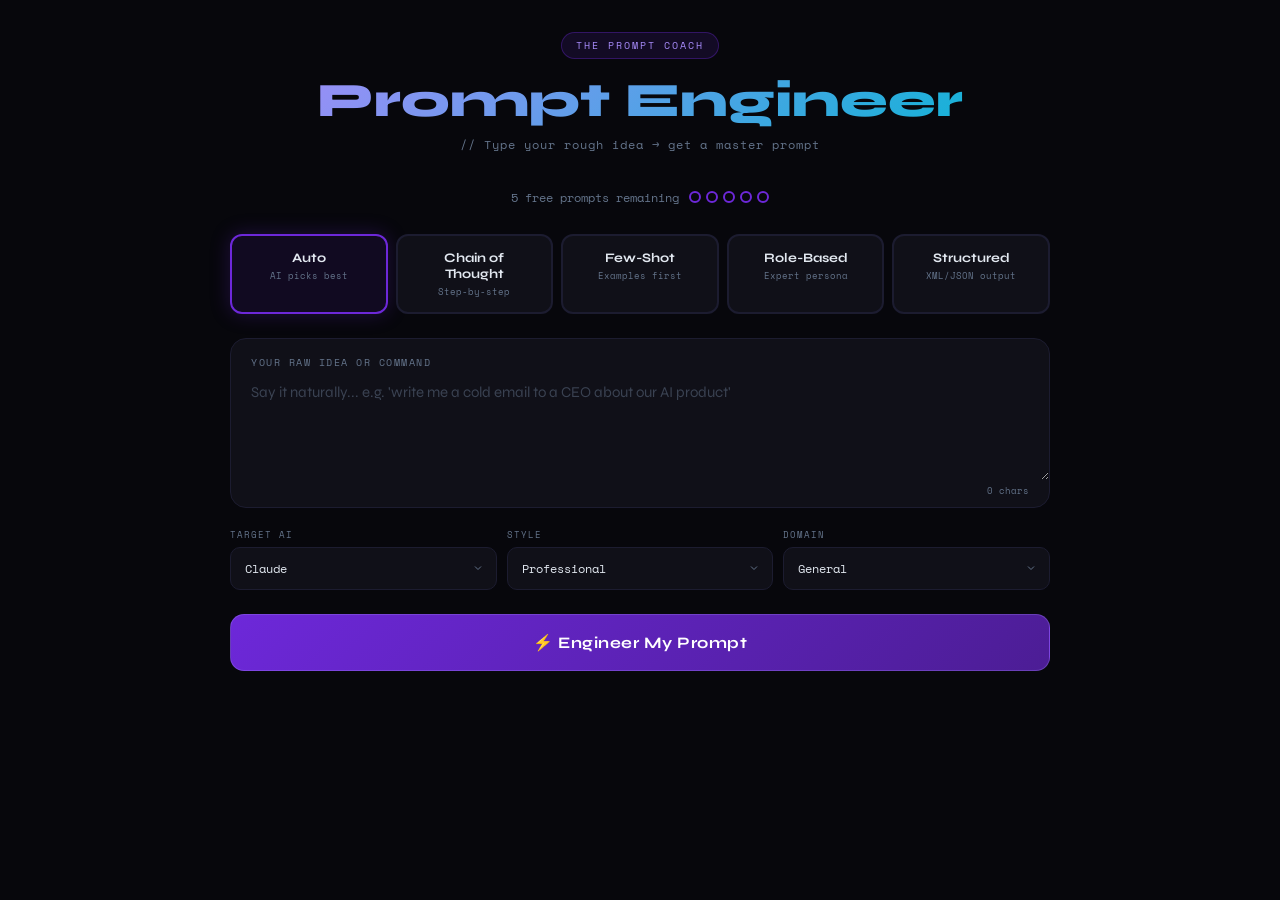
==== index (3).html @ 56e00a5e "Add files via upload" ====
<!DOCTYPE html>
<html lang="en">
<head>
<meta charset="UTF-8">
<meta name="viewport" content="width=device-width, initial-scale=1.0">
<title>The Prompt Coach — Prompt Engineer</title>
<link href="https://fonts.googleapis.com/css2?family=Space+Mono:ital,wght@0,400;0,700;1,400&family=Syne:wght@400;600;700;800&display=swap" rel="stylesheet">
<style>
:root {
  --bg: #07070c;
  --surface: #101018;
  --border: #1c1c30;
  --accent: #6d28d9;
  --accent-light: #a78bfa;
  --cyan: #06b6d4;
  --text: #e2e8f0;
  --muted: #64748b;
  --glow: rgba(109,40,217,0.25);
}

* { margin: 0; padding: 0; box-sizing: border-box; }

body {
  background: var(--bg);
  color: var(--text);
  font-family: 'Syne', sans-serif;
  min-height: 100vh;
}

.wrap {
  max-width: 860px;
  margin: 0 auto;
  padding: 32px 20px 80px;
}

/* ── HEADER ── */
header {
  text-align: center;
  margin-bottom: 36px;
}

.badge {
  display: inline-flex;
  align-items: center;
  gap: 6px;
  background: rgba(109,40,217,0.12);
  border: 1px solid rgba(109,40,217,0.35);
  color: var(--accent-light);
  font-family: 'Space Mono', monospace;
  font-size: 10px;
  letter-spacing: 2px;
  padding: 5px 14px;
  border-radius: 20px;
  margin-bottom: 16px;
  text-transform: uppercase;
}

h1 {
  font-size: clamp(28px, 5vw, 48px);
  font-weight: 800;
  line-height: 1.1;
  margin-bottom: 8px;
  background: linear-gradient(135deg, #a78bfa, #06b6d4);
  -webkit-background-clip: text;
  -webkit-text-fill-color: transparent;
  background-clip: text;
}

.sub {
  font-family: 'Space Mono', monospace;
  font-size: 12px;
  color: var(--muted);
  letter-spacing: 1px;
}

/* ── USAGE COUNTER ── */
.usage {
  display: flex;
  align-items: center;
  justify-content: center;
  gap: 10px;
  margin-bottom: 28px;
  font-family: 'Space Mono', monospace;
  font-size: 12px;
  color: var(--muted);
}

.usage-dots { display: flex; gap: 5px; }

.usage-dot {
  width: 12px;
  height: 12px;
  border-radius: 50%;
  border: 2px solid var(--accent);
  transition: all 0.3s;
}

.usage-dot.used {
  background: var(--accent);
}

/* ── TECHNIQUE SELECTOR ── */
.techs {
  display: flex;
  flex-wrap: wrap;
  gap: 8px;
  margin-bottom: 24px;
  justify-content: center;
}

.tech {
  background: var(--surface);
  border: 2px solid var(--border);
  border-radius: 12px;
  padding: 14px 18px;
  cursor: pointer;
  transition: all 0.2s;
  text-align: center;
  flex: 1 1 140px;
  max-width: 180px;
  user-select: none;
}

.tech:hover {
  border-color: rgba(109,40,217,0.5);
  background: rgba(109,40,217,0.04);
}

.tech.selected {
  border-color: var(--accent);
  background: rgba(109,40,217,0.1);
  box-shadow: 0 0 20px var(--glow);
}

.tech .name {
  font-size: 13px;
  font-weight: 700;
  margin-bottom: 3px;
  color: var(--text);
}

.tech .desc {
  font-family: 'Space Mono', monospace;
  font-size: 9px;
  color: var(--muted);
}

/* ── INPUT AREA ── */
.input-card {
  background: var(--surface);
  border: 1px solid var(--border);
  border-radius: 16px;
  overflow: hidden;
  margin-bottom: 20px;
}

.input-label {
  font-family: 'Space Mono', monospace;
  font-size: 10px;
  letter-spacing: 1.5px;
  color: var(--muted);
  text-transform: uppercase;
  padding: 16px 20px 0;
}

textarea {
  width: 100%;
  background: transparent;
  border: none;
  color: var(--text);
  font-family: 'Syne', sans-serif;
  font-size: 15px;
  padding: 10px 20px 16px;
  resize: vertical;
  min-height: 110px;
  outline: none;
  line-height: 1.6;
}

textarea::placeholder {
  color: rgba(100,116,139,0.5);
}

.char-count {
  text-align: right;
  font-family: 'Space Mono', monospace;
  font-size: 9px;
  color: var(--muted);
  padding: 0 20px 10px;
}

/* ── SETTINGS DROPDOWNS ── */
.settings {
  display: grid;
  grid-template-columns: 1fr 1fr 1fr;
  gap: 10px;
  margin-bottom: 24px;
}

.setting-group label {
  display: block;
  font-family: 'Space Mono', monospace;
  font-size: 9px;
  color: var(--muted);
  letter-spacing: 1px;
  text-transform: uppercase;
  margin-bottom: 6px;
}

.setting-group select {
  width: 100%;
  background: var(--surface);
  border: 1px solid var(--border);
  color: var(--text);
  font-family: 'Space Mono', monospace;
  font-size: 12px;
  padding: 12px 36px 12px 14px;
  border-radius: 10px;
  outline: none;
  cursor: pointer;
  appearance: none;
  -webkit-appearance: none;
  -moz-appearance: none;
  background-image: url("data:image/svg+xml,%3Csvg xmlns='http://www.w3.org/2000/svg' width='12' height='12' viewBox='0 0 24 24' fill='none' stroke='%2364748b' stroke-width='2'%3E%3Cpath d='M6 9l6 6 6-6'/%3E%3C/svg%3E");
  background-repeat: no-repeat;
  background-position: right 12px center;
}

.setting-group select:focus {
  border-color: var(--accent);
}

/* ── BUTTON ── */
.submit-btn {
  width: 100%;
  padding: 18px;
  background: linear-gradient(135deg, #6d28d9, #4c1d95);
  border: 1px solid rgba(167,139,250,0.3);
  border-radius: 14px;
  color: #fff;
  font-family: 'Syne', sans-serif;
  font-size: 16px;
  font-weight: 700;
  cursor: pointer;
  transition: all 0.2s;
  letter-spacing: 0.5px;
}

.submit-btn:hover:not(:disabled) {
  transform: translateY(-1px);
  box-shadow: 0 4px 24px var(--glow);
}

.submit-btn:disabled {
  opacity: 0.5;
  cursor: not-allowed;
}

/* ── ERROR ── */
.error-box {
  background: rgba(239,68,68,0.1);
  border: 1px solid rgba(239,68,68,0.3);
  border-radius: 12px;
  padding: 14px 18px;
  font-family: 'Space Mono', monospace;
  font-size: 12px;
  color: #fca5a5;
  margin-bottom: 16px;
  display: none;
}

.error-box.visible { display: block; }

/* ── LOADING ── */
.loading {
  display: none;
  text-align: center;
  padding: 40px;
}

.loading.visible { display: block; }

.loading-dots {
  display: flex;
  gap: 6px;
  justify-content: center;
  margin-bottom: 12px;
}

.loading-dots span {
  width: 8px;
  height: 8px;
  background: var(--accent-light);
  border-radius: 50%;
  animation: bounce 1s infinite;
}

.loading-dots span:nth-child(2) { animation-delay: 0.15s; }
.loading-dots span:nth-child(3) { animation-delay: 0.3s; }

.loading-text {
  font-family: 'Space Mono', monospace;
  font-size: 11px;
  color: var(--muted);
}

/* ── RESULTS ── */
.results {
  display: none;
  margin-top: 24px;
}

.results.visible { display: block; }

.result-card {
  background: var(--surface);
  border: 1px solid var(--border);
  border-radius: 14px;
  overflow: hidden;
  margin-bottom: 14px;
}

.result-header {
  display: flex;
  align-items: center;
  justify-content: space-between;
  padding: 14px 18px;
  border-bottom: 1px solid var(--border);
}

.result-title {
  display: flex;
  align-items: center;
  gap: 8px;
  font-size: 13px;
  font-weight: 700;
}

.result-icon { font-size: 16px; }

.copy-btn {
  background: rgba(109,40,217,0.12);
  border: 1px solid rgba(109,40,217,0.3);
  color: var(--accent-light);
  font-family: 'Space Mono', monospace;
  font-size: 10px;
  padding: 6px 14px;
  border-radius: 8px;
  cursor: pointer;
  transition: all 0.2s;
}

.copy-btn:hover {
  background: rgba(109,40,217,0.25);
}

.result-body {
  padding: 18px;
  font-size: 14px;
  line-height: 1.7;
  white-space: pre-wrap;
  word-wrap: break-word;
}

.scores {
  display: flex;
  gap: 8px;
  padding: 12px 18px;
  border-top: 1px solid var(--border);
  background: rgba(0,0,0,0.15);
  flex-wrap: wrap;
}

.pill {
  background: rgba(255,255,255,0.04);
  border: 1px solid var(--border);
  border-radius: 16px;
  padding: 4px 12px;
  font-family: 'Space Mono', monospace;
  font-size: 9px;
  color: var(--muted);
}

.pill b { color: var(--cyan); }

/* ── PAYWALL ── */
.paywall {
  display: none;
  text-align: center;
  padding: 48px 24px;
}

.paywall.visible {
  display: flex;
  flex-direction: column;
  align-items: center;
}

.paywall-icon { font-size: 48px; margin-bottom: 16px; }

.paywall-title {
  font-size: 24px;
  font-weight: 800;
  margin-bottom: 8px;
}

.paywall-sub {
  font-family: 'Space Mono', monospace;
  font-size: 12px;
  color: var(--muted);
  margin-bottom: 28px;
  max-width: 440px;
  line-height: 1.6;
}

.paywall-plans {
  display: flex;
  gap: 14px;
  margin-bottom: 28px;
  flex-wrap: wrap;
  justify-content: center;
}

.plan-card {
  background: var(--surface);
  border: 2px solid var(--border);
  border-radius: 14px;
  padding: 24px 28px;
  cursor: pointer;
  transition: all 0.2s;
  min-width: 180px;
  position: relative;
}

.plan-card:hover {
  border-color: var(--accent);
  box-shadow: 0 0 20px var(--glow);
}

.plan-card.active {
  border-color: var(--accent);
  box-shadow: 0 0 20px var(--glow);
}

.plan-card.best::after {
  content: 'BEST VALUE';
  position: absolute;
  top: -10px;
  right: 12px;
  background: var(--accent);
  color: #fff;
  font-family: 'Space Mono', monospace;
  font-size: 8px;
  letter-spacing: 1px;
  padding: 3px 8px;
  border-radius: 6px;
}

.plan-price {
  font-size: 28px;
  font-weight: 800;
  margin-bottom: 2px;
}

.plan-period {
  font-family: 'Space Mono', monospace;
  font-size: 10px;
  color: var(--muted);
}

.plan-note {
  font-family: 'Space Mono', monospace;
  font-size: 10px;
  color: var(--accent-light);
  margin-top: 8px;
}

/* ── QR PAYMENT SECTION ── */
.qr-section {
  display: none;
  max-width: 400px;
  width: 100%;
  margin-top: 8px;
}

.qr-section.visible { display: block; }

.qr-card {
  background: #fff;
  border-radius: 16px;
  padding: 24px;
  margin-bottom: 16px;
}

.qr-card img {
  width: 100%;
  max-width: 280px;
  border-radius: 8px;
}

.qr-amount {
  font-size: 14px;
  font-weight: 700;
  color: #1a1a1a;
  margin-bottom: 4px;
}

.qr-note {
  font-family: 'Space Mono', monospace;
  font-size: 10px;
  color: #666;
}

.qr-steps {
  text-align: left;
  margin-bottom: 20px;
  padding: 0 8px;
}

.qr-step {
  display: flex;
  align-items: flex-start;
  gap: 10px;
  margin-bottom: 12px;
  font-size: 13px;
  line-height: 1.5;
}

.qr-step-num {
  background: var(--accent);
  color: #fff;
  width: 22px;
  height: 22px;
  border-radius: 50%;
  display: flex;
  align-items: center;
  justify-content: center;
  font-family: 'Space Mono', monospace;
  font-size: 11px;
  font-weight: 700;
  flex-shrink: 0;
}

.qr-step-text {
  color: var(--muted);
  font-family: 'Space Mono', monospace;
  font-size: 11px;
}

.qr-step-text b { color: var(--text); }

/* ── UNLOCK CODE ── */
.unlock-section {
  margin-top: 32px;
  padding-top: 24px;
  border-top: 1px solid var(--border);
  width: 100%;
  max-width: 400px;
}

.unlock-label {
  font-family: 'Space Mono', monospace;
  font-size: 10px;
  letter-spacing: 1.5px;
  color: var(--muted);
  text-transform: uppercase;
  margin-bottom: 8px;
}

.unlock-row {
  display: flex;
  gap: 8px;
}

.unlock-input {
  flex: 1;
  background: var(--surface);
  border: 1px solid var(--border);
  color: var(--text);
  font-family: 'Space Mono', monospace;
  font-size: 14px;
  padding: 12px 16px;
  border-radius: 10px;
  outline: none;
  letter-spacing: 2px;
  text-transform: uppercase;
}

.unlock-input:focus {
  border-color: var(--accent);
}

.unlock-btn {
  background: linear-gradient(135deg, #6d28d9, #4c1d95);
  border: 1px solid rgba(167,139,250,0.3);
  color: #fff;
  font-family: 'Syne', sans-serif;
  font-size: 14px;
  font-weight: 700;
  padding: 12px 20px;
  border-radius: 10px;
  cursor: pointer;
  transition: all 0.2s;
}

.unlock-btn:hover {
  box-shadow: 0 4px 16px var(--glow);
}

.unlock-msg {
  font-family: 'Space Mono', monospace;
  font-size: 11px;
  margin-top: 8px;
  min-height: 16px;
}

.unlock-msg.success { color: #10b981; }
.unlock-msg.fail { color: #ef4444; }

/* ── HISTORY ── */
.history {
  margin-top: 32px;
  display: none;
}

.history.visible { display: block; }

.history-label {
  font-family: 'Space Mono', monospace;
  font-size: 10px;
  letter-spacing: 1.5px;
  color: var(--muted);
  text-transform: uppercase;
  margin-bottom: 10px;
}

.history-item {
  background: var(--surface);
  border: 1px solid var(--border);
  border-radius: 10px;
  padding: 12px 16px;
  margin-bottom: 6px;
  cursor: pointer;
  transition: border-color 0.2s;
}

.history-item:hover {
  border-color: rgba(109,40,217,0.4);
}

.history-input {
  font-size: 12px;
  color: var(--text);
  white-space: nowrap;
  overflow: hidden;
  text-overflow: ellipsis;
}

.history-meta {
  font-family: 'Space Mono', monospace;
  font-size: 9px;
  color: var(--muted);
  margin-top: 3px;
}

/* ── ANIMATIONS ── */
@keyframes bounce {
  0%, 80%, 100% { transform: scale(0.6); opacity: 0.5; }
  40% { transform: scale(1); opacity: 1; }
}

@media (max-width: 600px) {
  .settings { grid-template-columns: 1fr; }
  .techs { justify-content: center; }
  .tech { flex: 1 1 45%; max-width: none; }
  .paywall-plans { flex-direction: column; align-items: center; }
}
</style>
</head>
<body>
<div class="wrap">

  <header>
    <div class="badge">The Prompt Coach</div>
    <h1>Prompt Engineer</h1>
    <p class="sub">// Type your rough idea → get a master prompt</p>
  </header>

  <!-- Usage -->
  <div class="usage">
    <span id="usageText">5 free prompts remaining</span>
    <div class="usage-dots" id="usageDots"></div>
  </div>

  <!-- Main tool -->
  <div id="toolArea">

    <!-- Techniques -->
    <div class="techs" id="techContainer">
      <div class="tech selected" data-tech="auto" onclick="selectTech(this)">
        <div class="name">Auto</div>
        <div class="desc">AI picks best</div>
      </div>
      <div class="tech" data-tech="chain-of-thought" onclick="selectTech(this)">
        <div class="name">Chain of Thought</div>
        <div class="desc">Step-by-step</div>
      </div>
      <div class="tech" data-tech="few-shot" onclick="selectTech(this)">
        <div class="name">Few-Shot</div>
        <div class="desc">Examples first</div>
      </div>
      <div class="tech" data-tech="role-based" onclick="selectTech(this)">
        <div class="name">Role-Based</div>
        <div class="desc">Expert persona</div>
      </div>
      <div class="tech" data-tech="structured" onclick="selectTech(this)">
        <div class="name">Structured</div>
        <div class="desc">XML/JSON output</div>
      </div>
    </div>

    <!-- Input -->
    <div class="input-card">
      <div class="input-label">Your raw idea or command</div>
      <textarea id="rawInput" placeholder="Say it naturally... e.g. 'write me a cold email to a CEO about our AI product'" oninput="updateCharCount()"></textarea>
      <div class="char-count"><span id="charCount">0</span> chars</div>
    </div>

    <!-- Settings -->
    <div class="settings">
      <div class="setting-group">
        <label>Target AI</label>
        <select id="targetAI">
          <option value="any">Any AI</option>
          <option value="claude" selected>Claude</option>
          <option value="chatgpt">ChatGPT</option>
          <option value="gemini">Gemini</option>
          <option value="midjourney">Midjourney</option>
        </select>
      </div>
      <div class="setting-group">
        <label>Style</label>
        <select id="styleSelect">
          <option value="professional" selected>Professional</option>
          <option value="creative">Creative</option>
          <option value="academic">Academic</option>
          <option value="casual">Casual</option>
          <option value="technical">Technical</option>
        </select>
      </div>
      <div class="setting-group">
        <label>Domain</label>
        <select id="domainSelect">
          <option value="general" selected>General</option>
          <option value="marketing">Marketing</option>
          <option value="coding">Coding</option>
          <option value="writing">Writing</option>
          <option value="business">Business</option>
          <option value="data">Data & Analytics</option>
          <option value="education">Education</option>
        </select>
      </div>
    </div>

    <!-- Error -->
    <div class="error-box" id="errorBox"></div>

    <!-- Submit -->
    <button class="submit-btn" id="submitBtn" onclick="engineerPrompt()">⚡ Engineer My Prompt</button>

    <!-- Loading -->
    <div class="loading" id="loadingArea">
      <div class="loading-dots"><span></span><span></span><span></span></div>
      <div class="loading-text">Engineering your prompt...</div>
    </div>

    <!-- Results -->
    <div class="results" id="resultsArea">
      <div class="result-card">
        <div class="result-header">
          <div class="result-title"><span class="result-icon">✦</span> Engineered prompt</div>
          <button class="copy-btn" onclick="copyToClipboard('mainOutput')">Copy</button>
        </div>
        <div class="result-body" id="mainOutput"></div>
        <div class="scores" id="scoreRow"></div>
      </div>

      <div class="result-card">
        <div class="result-header">
          <div class="result-title"><span class="result-icon">◈</span> Why it works</div>
        </div>
        <div class="result-body" id="whyOutput"></div>
      </div>

      <div class="result-card">
        <div class="result-header">
          <div class="result-title"><span class="result-icon">◎</span> Quick variant</div>
          <button class="copy-btn" onclick="copyToClipboard('variantOutput')">Copy</button>
        </div>
        <div class="result-body" id="variantOutput"></div>
      </div>
    </div>

    <!-- History -->
    <div class="history" id="historySection">
      <div class="history-label">Recent prompts</div>
      <div id="historyList"></div>
    </div>
  </div>

  <!-- Paywall -->
  <div class="paywall" id="paywall">
    <div class="paywall-icon">🔒</div>
    <div class="paywall-title">You've used your 5 free prompts</div>
    <div class="paywall-sub">Unlock unlimited prompt engineering. Choose a plan, scan the QR to pay, then enter your unlock code below.</div>

    <!-- Plan selection -->
    <div class="paywall-plans" id="planCards">
      <div class="plan-card" onclick="selectPlan('monthly', this)">
        <div class="plan-price">₱55</div>
        <div class="plan-period">per month</div>
      </div>
      <div class="plan-card best active" onclick="selectPlan('annual', this)">
        <div class="plan-price">₱275</div>
        <div class="plan-period">per year</div>
        <div class="plan-note">Save ₱385/year</div>
      </div>
    </div>

    <!-- QR Code -->
    <div class="qr-section visible" id="qrSection">
      <div class="qr-card">
        <div class="qr-amount" id="qrAmount">Send ₱275 via InstaPay</div>
        <div class="qr-note">Scan with any Philippine banking app</div>
        <div style="margin-top:16px">
          <img src="./BPIQR_Prompt.png" alt="BPI InstaPay QR Code">
        </div>
      </div>

      <div class="qr-steps">
        <div class="qr-step">
          <div class="qr-step-num">1</div>
          <div class="qr-step-text"><b>Scan the QR code</b> with GCash, Maya, BPI, or any InstaPay-enabled app</div>
        </div>
        <div class="qr-step">
          <div class="qr-step-num">2</div>
          <div class="qr-step-text"><b>Send the exact amount</b> shown above</div>
        </div>
        <div class="qr-step">
          <div class="qr-step-num">3</div>
          <div class="qr-step-text"><b>Screenshot your receipt</b> and send to <b>thepromptcoach@gmail.com</b></div>
        </div>
        <div class="qr-step">
          <div class="qr-step-num">4</div>
          <div class="qr-step-text"><b>Receive your unlock code</b> via email within minutes</div>
        </div>
      </div>
    </div>

    <!-- Unlock code input -->
    <div class="unlock-section">
      <div class="unlock-label">Already have an unlock code?</div>
      <div class="unlock-row">
        <input type="text" class="unlock-input" id="unlockInput" placeholder="Enter code" maxlength="12">
        <button class="unlock-btn" onclick="tryUnlock()">Unlock</button>
      </div>
      <div class="unlock-msg" id="unlockMsg"></div>
    </div>
  </div>

</div>

<script>
// ═══════════════════════════════════════════════════════════════
// CONFIG
// ═══════════════════════════════════════════════════════════════
const WORKER_URL = "https://prompt-coach-api.basak21.workers.dev";
const FREE_LIMIT = 5;
let selectedTechnique = "auto";

// ═══════════════════════════════════════════════════════════════
// TECHNIQUE SELECTION — direct onclick, no event delegation bugs
// ═══════════════════════════════════════════════════════════════
function selectTech(el) {
  document.querySelectorAll('.tech').forEach(function(t) {
    t.classList.remove('selected');
  });
  el.classList.add('selected');
  selectedTechnique = el.getAttribute('data-tech');
}

// ═══════════════════════════════════════════════════════════════
// CHAR COUNT
// ═══════════════════════════════════════════════════════════════
function updateCharCount() {
  document.getElementById('charCount').textContent =
    document.getElementById('rawInput').value.length;
}

// ═══════════════════════════════════════════════════════════════
// USAGE TRACKING
// ═══════════════════════════════════════════════════════════════
function getUsage() {
  try {
    var d = JSON.parse(localStorage.getItem('pc_usage') || '{}');
    return { count: d.count || 0, history: d.history || [] };
  } catch (e) { return { count: 0, history: [] }; }
}

function saveUsage(data) {
  localStorage.setItem('pc_usage', JSON.stringify(data));
}

function addUsage(input, technique) {
  var d = getUsage();
  d.count++;
  d.history.unshift({
    input: input.substring(0, 100),
    technique: technique,
    time: new Date().toLocaleString()
  });
  if (d.history.length > 10) d.history = d.history.slice(0, 10);
  saveUsage(d);
  refreshUI();
}

function refreshUI() {
  var d = getUsage();
  var isPaid = d.paid === true;
  var remaining = Math.max(0, FREE_LIMIT - d.count);
  var dotsEl = document.getElementById('usageDots');

  if (isPaid) {
    document.getElementById('usageText').textContent = 'Pro — unlimited prompts';
    dotsEl.innerHTML = '';
    document.getElementById('toolArea').style.display = '';
    document.getElementById('paywall').classList.remove('visible');
  } else {
    var html = '';
    for (var i = 0; i < FREE_LIMIT; i++) {
      html += '<div class="usage-dot' + (i < d.count ? ' used' : '') + '"></div>';
    }
    dotsEl.innerHTML = html;
    document.getElementById('usageText').textContent =
      remaining > 0
        ? remaining + ' free prompt' + (remaining !== 1 ? 's' : '') + ' remaining'
        : 'Free prompts used';

    if (remaining <= 0) {
      document.getElementById('toolArea').style.display = 'none';
      document.getElementById('paywall').classList.add('visible');
    }
  }

  renderHistory(d.history);
}

// ═══════════════════════════════════════════════════════════════
// SYSTEM PROMPT
// ═══════════════════════════════════════════════════════════════
var SYSTEM_PROMPT = 'You are The Prompt Engineer — an expert system trained on prompt engineering methodologies from Anthropic, DeepLearning.AI (Andrew Ng), Google Prompting Essentials, IBM, and Pluralsight.\n\nYour job: Take a user\'s rough, casual command and transform it into an optimized, expert-level prompt.\n\nTECHNIQUES YOU MASTER:\n- Chain-of-Thought (CoT): Break complex reasoning into explicit steps\n- Few-Shot: Provide examples that establish the pattern\n- Role-Based: Frame with expert persona and context\n- Structured Output: Use XML tags, JSON schemas, markdown formatting\n- Meta-Prompting: Prompts that generate better prompts\n\nRESPONSE FORMAT (always use this exact structure):\n\n===ENGINEERED_PROMPT===\n[The fully optimized prompt, ready to copy-paste]\n===END_PROMPT===\n\n===ANALYSIS===\nTechnique: [which technique(s) used]\nClarity: [score 1-100]\nSpecificity: [score 1-100]\nWhy: [2-3 sentences explaining what makes this prompt effective]\n===END_ANALYSIS===\n\n===VARIANT===\n[A shorter or alternative-angle version of the prompt]\n===END_VARIANT===\n\nRULES:\n1. The engineered prompt must be dramatically better than the input\n2. Add context, constraints, format instructions, and quality markers\n3. If technique is "auto", pick the best technique for the input\n4. Always include a clear role/persona in the prompt\n5. Add output format specifications\n6. Include edge cases or constraints where relevant\n7. The variant should take a meaningfully different approach\n8. Optimize for the specified target AI, style, and domain';

// ═══════════════════════════════════════════════════════════════
// MAIN ENGINE
// ═══════════════════════════════════════════════════════════════
async function engineerPrompt() {
  var raw = document.getElementById('rawInput').value.trim();
  if (!raw) {
    showError('Please enter a prompt idea first.');
    return;
  }

  var remaining = FREE_LIMIT - getUsage().count;
  if (remaining <= 0) {
    refreshUI();
    return;
  }

  var targetAI = document.getElementById('targetAI').value;
  var style = document.getElementById('styleSelect').value;
  var domain = document.getElementById('domainSelect').value;

  var btn = document.getElementById('submitBtn');
  hideError();
  btn.disabled = true;
  btn.textContent = 'Engineering...';
  document.getElementById('loadingArea').classList.add('visible');
  document.getElementById('resultsArea').classList.remove('visible');

  var userMessage = 'Transform this into an expert prompt:\n\nInput: "' + raw + '"\nTechnique: ' + selectedTechnique + '\nTarget AI: ' + targetAI + '\nStyle: ' + style + '\nDomain: ' + domain;

  try {
    var resp = await fetch(WORKER_URL, {
      method: 'POST',
      headers: { 'Content-Type': 'application/json' },
      body: JSON.stringify({
        system: SYSTEM_PROMPT,
        messages: [{ role: 'user', content: userMessage }],
        max_tokens: 2000
      })
    });

    var data = await resp.json();

    if (!resp.ok) {
      throw new Error(data.error || 'API error (' + resp.status + ')');
    }

    // Handle response
    var text = '';
    if (data.content && Array.isArray(data.content)) {
      for (var i = 0; i < data.content.length; i++) {
        if (data.content[i].text) text += data.content[i].text;
      }
    }

    if (!text) {
      throw new Error('Empty response from API. Check your Anthropic API key.');
    }

    // Parse sections
    var promptMatch = text.match(/===ENGINEERED_PROMPT===([\s\S]*?)===END_PROMPT===/);
    var analysisMatch = text.match(/===ANALYSIS===([\s\S]*?)===END_ANALYSIS===/);
    var variantMatch = text.match(/===VARIANT===([\s\S]*?)===END_VARIANT===/);

    var engineered = promptMatch ? promptMatch[1].trim() : text;
    var analysis = analysisMatch ? analysisMatch[1].trim() : '';
    var variant = variantMatch ? variantMatch[1].trim() : '';

    var clarityMatch = analysis.match(/Clarity:\s*(\d+)/);
    var specMatch = analysis.match(/Specificity:\s*(\d+)/);
    var techMatch = analysis.match(/Technique:\s*(.+)/);
    var whyMatch = analysis.match(/Why:\s*([\s\S]+)/);

    var clarity = clarityMatch ? clarityMatch[1] : '—';
    var specificity = specMatch ? specMatch[1] : '—';
    var usedTech = techMatch ? techMatch[1].trim() : selectedTechnique;
    var why = whyMatch ? whyMatch[1].trim() : 'Optimized for clarity and specificity.';

    document.getElementById('mainOutput').textContent = engineered;
    document.getElementById('whyOutput').textContent = why;
    document.getElementById('variantOutput').textContent = variant || 'No variant generated.';
    document.getElementById('scoreRow').innerHTML =
      '<div class="pill">Clarity <b>' + clarity + '%</b></div>' +
      '<div class="pill">Specificity <b>' + specificity + '%</b></div>' +
      '<div class="pill">Technique <b>' + usedTech + '</b></div>';

    document.getElementById('resultsArea').classList.add('visible');
    addUsage(raw, usedTech);

  } catch (err) {
    showError(err.message || 'Something went wrong. Please try again.');
  }

  document.getElementById('loadingArea').classList.remove('visible');
  btn.disabled = false;
  btn.textContent = '⚡ Engineer My Prompt';
}

// ═══════════════════════════════════════════════════════════════
// UTILITIES
// ═══════════════════════════════════════════════════════════════
function showError(msg) {
  var el = document.getElementById('errorBox');
  el.textContent = '⚠ ' + msg;
  el.classList.add('visible');
}

function hideError() {
  document.getElementById('errorBox').classList.remove('visible');
}

function copyToClipboard(id) {
  var text = document.getElementById(id).textContent;
  navigator.clipboard.writeText(text).then(function() {
    var btns = document.querySelectorAll('.copy-btn');
    // Find the right button
    var el = document.getElementById(id);
    var card = el.closest('.result-card');
    var btn = card.querySelector('.copy-btn');
    if (btn) {
      var orig = btn.textContent;
      btn.textContent = 'Copied!';
      setTimeout(function() { btn.textContent = orig; }, 1500);
    }
  });
}

function renderHistory(history) {
  if (!history || history.length === 0) return;
  document.getElementById('historySection').classList.add('visible');
  var html = '';
  for (var i = 0; i < history.length; i++) {
    html += '<div class="history-item" onclick="loadHistory(' + i + ')">' +
      '<div class="history-input">' + history[i].input + '</div>' +
      '<div class="history-meta">' + history[i].technique + ' · ' + history[i].time + '</div>' +
      '</div>';
  }
  document.getElementById('historyList').innerHTML = html;
}

function loadHistory(i) {
  var d = getUsage();
  if (d.history[i]) {
    document.getElementById('rawInput').value = d.history[i].input;
    updateCharCount();
    window.scrollTo({ top: 0, behavior: 'smooth' });
  }
}

function selectPlan(plan, el) {
  document.querySelectorAll('.plan-card').forEach(function(c) {
    c.classList.remove('active');
  });
  el.classList.add('active');
  var amount = plan === 'monthly' ? '₱55' : '₱275';
  document.getElementById('qrAmount').textContent = 'Send ' + amount + ' via InstaPay';
}

// ═══════════════════════════════════════════════════════════════
// UNLOCK CODE SYSTEM
// ═══════════════════════════════════════════════════════════════
// You generate codes and share them manually after verifying payment.
// To add valid codes, edit the VALID_CODES array below.
// Each code is a simple string. Once used, it's stored in localStorage.
var VALID_CODES = ["PROMPTPRO1", "PROMPTPRO2", "PROMPTPRO3", "EARLYBIRD", "LAUNCH2026"];

function tryUnlock() {
  var code = document.getElementById('unlockInput').value.trim().toUpperCase();
  var msgEl = document.getElementById('unlockMsg');

  if (!code) {
    msgEl.className = 'unlock-msg fail';
    msgEl.textContent = 'Please enter a code';
    return;
  }

  if (VALID_CODES.indexOf(code) !== -1) {
    // Unlock: reset usage and mark as paid
    var d = getUsage();
    d.count = 0;
    d.paid = true;
    d.code = code;
    d.paidAt = new Date().toISOString();
    saveUsage(d);

    msgEl.className = 'unlock-msg success';
    msgEl.textContent = 'Unlocked! Redirecting...';

    setTimeout(function() {
      document.getElementById('paywall').classList.remove('visible');
      document.getElementById('toolArea').style.display = '';
      refreshUI();
    }, 1000);
  } else {
    msgEl.className = 'unlock-msg fail';
    msgEl.textContent = 'Invalid code. Please check and try again.';
  }
}

// Ctrl+Enter shortcut
document.getElementById('rawInput').addEventListener('keydown', function(e) {
  if (e.ctrlKey && e.key === 'Enter') engineerPrompt();
});

// Init
refreshUI();
</script>
</body>
</html>
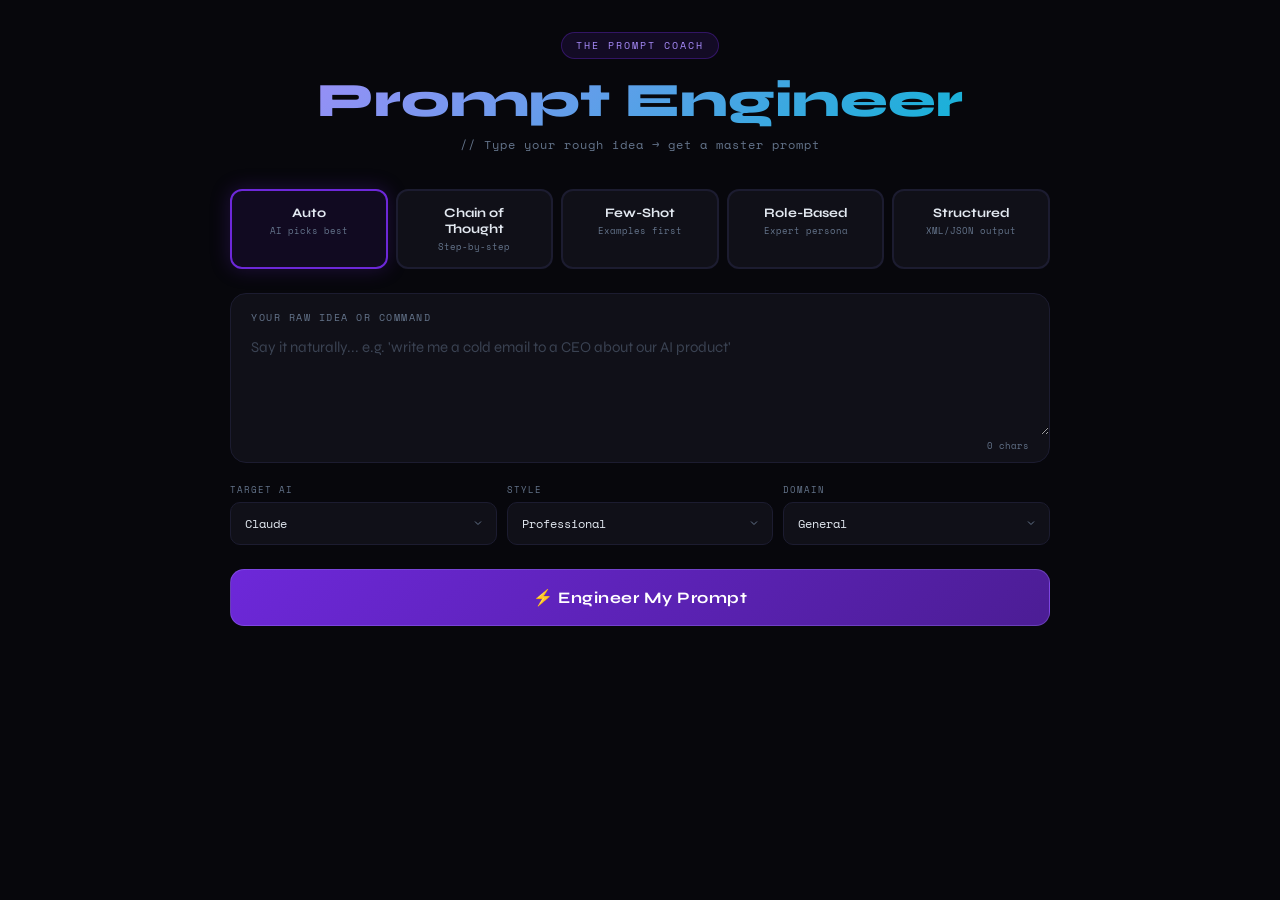
==== commit dda63438: "Remove paywall and make tool free forever Strips all usage limits, unlock codes, QR payment flow, pl" ====
--- a/index (3).html
+++ b/index (3).html
@@ -73,32 +73,6 @@
   letter-spacing: 1px;
 }
 
-/* ── USAGE COUNTER ── */
-.usage {
-  display: flex;
-  align-items: center;
-  justify-content: center;
-  gap: 10px;
-  margin-bottom: 28px;
-  font-family: 'Space Mono', monospace;
-  font-size: 12px;
-  color: var(--muted);
-}
-
-.usage-dots { display: flex; gap: 5px; }
-
-.usage-dot {
-  width: 12px;
-  height: 12px;
-  border-radius: 50%;
-  border: 2px solid var(--accent);
-  transition: all 0.3s;
-}
-
-.usage-dot.used {
-  background: var(--accent);
-}
-
 /* ── TECHNIQUE SELECTOR ── */
 .techs {
   display: flex;
@@ -383,240 +357,6 @@
 
 .pill b { color: var(--cyan); }
 
-/* ── PAYWALL ── */
-.paywall {
-  display: none;
-  text-align: center;
-  padding: 48px 24px;
-}
-
-.paywall.visible {
-  display: flex;
-  flex-direction: column;
-  align-items: center;
-}
-
-.paywall-icon { font-size: 48px; margin-bottom: 16px; }
-
-.paywall-title {
-  font-size: 24px;
-  font-weight: 800;
-  margin-bottom: 8px;
-}
-
-.paywall-sub {
-  font-family: 'Space Mono', monospace;
-  font-size: 12px;
-  color: var(--muted);
-  margin-bottom: 28px;
-  max-width: 440px;
-  line-height: 1.6;
-}
-
-.paywall-plans {
-  display: flex;
-  gap: 14px;
-  margin-bottom: 28px;
-  flex-wrap: wrap;
-  justify-content: center;
-}
-
-.plan-card {
-  background: var(--surface);
-  border: 2px solid var(--border);
-  border-radius: 14px;
-  padding: 24px 28px;
-  cursor: pointer;
-  transition: all 0.2s;
-  min-width: 180px;
-  position: relative;
-}
-
-.plan-card:hover {
-  border-color: var(--accent);
-  box-shadow: 0 0 20px var(--glow);
-}
-
-.plan-card.active {
-  border-color: var(--accent);
-  box-shadow: 0 0 20px var(--glow);
-}
-
-.plan-card.best::after {
-  content: 'BEST VALUE';
-  position: absolute;
-  top: -10px;
-  right: 12px;
-  background: var(--accent);
-  color: #fff;
-  font-family: 'Space Mono', monospace;
-  font-size: 8px;
-  letter-spacing: 1px;
-  padding: 3px 8px;
-  border-radius: 6px;
-}
-
-.plan-price {
-  font-size: 28px;
-  font-weight: 800;
-  margin-bottom: 2px;
-}
-
-.plan-period {
-  font-family: 'Space Mono', monospace;
-  font-size: 10px;
-  color: var(--muted);
-}
-
-.plan-note {
-  font-family: 'Space Mono', monospace;
-  font-size: 10px;
-  color: var(--accent-light);
-  margin-top: 8px;
-}
-
-/* ── QR PAYMENT SECTION ── */
-.qr-section {
-  display: none;
-  max-width: 400px;
-  width: 100%;
-  margin-top: 8px;
-}
-
-.qr-section.visible { display: block; }
-
-.qr-card {
-  background: #fff;
-  border-radius: 16px;
-  padding: 24px;
-  margin-bottom: 16px;
-}
-
-.qr-card img {
-  width: 100%;
-  max-width: 280px;
-  border-radius: 8px;
-}
-
-.qr-amount {
-  font-size: 14px;
-  font-weight: 700;
-  color: #1a1a1a;
-  margin-bottom: 4px;
-}
-
-.qr-note {
-  font-family: 'Space Mono', monospace;
-  font-size: 10px;
-  color: #666;
-}
-
-.qr-steps {
-  text-align: left;
-  margin-bottom: 20px;
-  padding: 0 8px;
-}
-
-.qr-step {
-  display: flex;
-  align-items: flex-start;
-  gap: 10px;
-  margin-bottom: 12px;
-  font-size: 13px;
-  line-height: 1.5;
-}
-
-.qr-step-num {
-  background: var(--accent);
-  color: #fff;
-  width: 22px;
-  height: 22px;
-  border-radius: 50%;
-  display: flex;
-  align-items: center;
-  justify-content: center;
-  font-family: 'Space Mono', monospace;
-  font-size: 11px;
-  font-weight: 700;
-  flex-shrink: 0;
-}
-
-.qr-step-text {
-  color: var(--muted);
-  font-family: 'Space Mono', monospace;
-  font-size: 11px;
-}
-
-.qr-step-text b { color: var(--text); }
-
-/* ── UNLOCK CODE ── */
-.unlock-section {
-  margin-top: 32px;
-  padding-top: 24px;
-  border-top: 1px solid var(--border);
-  width: 100%;
-  max-width: 400px;
-}
-
-.unlock-label {
-  font-family: 'Space Mono', monospace;
-  font-size: 10px;
-  letter-spacing: 1.5px;
-  color: var(--muted);
-  text-transform: uppercase;
-  margin-bottom: 8px;
-}
-
-.unlock-row {
-  display: flex;
-  gap: 8px;
-}
-
-.unlock-input {
-  flex: 1;
-  background: var(--surface);
-  border: 1px solid var(--border);
-  color: var(--text);
-  font-family: 'Space Mono', monospace;
-  font-size: 14px;
-  padding: 12px 16px;
-  border-radius: 10px;
-  outline: none;
-  letter-spacing: 2px;
-  text-transform: uppercase;
-}
-
-.unlock-input:focus {
-  border-color: var(--accent);
-}
-
-.unlock-btn {
-  background: linear-gradient(135deg, #6d28d9, #4c1d95);
-  border: 1px solid rgba(167,139,250,0.3);
-  color: #fff;
-  font-family: 'Syne', sans-serif;
-  font-size: 14px;
-  font-weight: 700;
-  padding: 12px 20px;
-  border-radius: 10px;
-  cursor: pointer;
-  transition: all 0.2s;
-}
-
-.unlock-btn:hover {
-  box-shadow: 0 4px 16px var(--glow);
-}
-
-.unlock-msg {
-  font-family: 'Space Mono', monospace;
-  font-size: 11px;
-  margin-top: 8px;
-  min-height: 16px;
-}
-
-.unlock-msg.success { color: #10b981; }
-.unlock-msg.fail { color: #ef4444; }
-
 /* ── HISTORY ── */
 .history {
   margin-top: 32px;
@@ -673,7 +413,6 @@
   .settings { grid-template-columns: 1fr; }
   .techs { justify-content: center; }
   .tech { flex: 1 1 45%; max-width: none; }
-  .paywall-plans { flex-direction: column; align-items: center; }
 }
 </style>
 </head>
@@ -685,12 +424,6 @@
     <h1>Prompt Engineer</h1>
     <p class="sub">// Type your rough idea → get a master prompt</p>
   </header>
-
-  <!-- Usage -->
-  <div class="usage">
-    <span id="usageText">5 free prompts remaining</span>
-    <div class="usage-dots" id="usageDots"></div>
-  </div>
 
   <!-- Main tool -->
   <div id="toolArea">
@@ -808,65 +541,6 @@
     </div>
   </div>
 
-  <!-- Paywall -->
-  <div class="paywall" id="paywall">
-    <div class="paywall-icon">🔒</div>
-    <div class="paywall-title">You've used your 5 free prompts</div>
-    <div class="paywall-sub">Unlock unlimited prompt engineering. Choose a plan, scan the QR to pay, then enter your unlock code below.</div>
-
-    <!-- Plan selection -->
-    <div class="paywall-plans" id="planCards">
-      <div class="plan-card" onclick="selectPlan('monthly', this)">
-        <div class="plan-price">₱55</div>
-        <div class="plan-period">per month</div>
-      </div>
-      <div class="plan-card best active" onclick="selectPlan('annual', this)">
-        <div class="plan-price">₱275</div>
-        <div class="plan-period">per year</div>
-        <div class="plan-note">Save ₱385/year</div>
-      </div>
-    </div>
-
-    <!-- QR Code -->
-    <div class="qr-section visible" id="qrSection">
-      <div class="qr-card">
-        <div class="qr-amount" id="qrAmount">Send ₱275 via InstaPay</div>
-        <div class="qr-note">Scan with any Philippine banking app</div>
-        <div style="margin-top:16px">
-          <img src="./BPIQR_Prompt.png" alt="BPI InstaPay QR Code">
-        </div>
-      </div>
-
-      <div class="qr-steps">
-        <div class="qr-step">
-          <div class="qr-step-num">1</div>
-          <div class="qr-step-text"><b>Scan the QR code</b> with GCash, Maya, BPI, or any InstaPay-enabled app</div>
-        </div>
-        <div class="qr-step">
-          <div class="qr-step-num">2</div>
-          <div class="qr-step-text"><b>Send the exact amount</b> shown above</div>
-        </div>
-        <div class="qr-step">
-          <div class="qr-step-num">3</div>
-          <div class="qr-step-text"><b>Screenshot your receipt</b> and send to <b>thepromptcoach@gmail.com</b></div>
-        </div>
-        <div class="qr-step">
-          <div class="qr-step-num">4</div>
-          <div class="qr-step-text"><b>Receive your unlock code</b> via email within minutes</div>
-        </div>
-      </div>
-    </div>
-
-    <!-- Unlock code input -->
-    <div class="unlock-section">
-      <div class="unlock-label">Already have an unlock code?</div>
-      <div class="unlock-row">
-        <input type="text" class="unlock-input" id="unlockInput" placeholder="Enter code" maxlength="12">
-        <button class="unlock-btn" onclick="tryUnlock()">Unlock</button>
-      </div>
-      <div class="unlock-msg" id="unlockMsg"></div>
-    </div>
-  </div>
 
 </div>
 
@@ -875,7 +549,6 @@
 // CONFIG
 // ═══════════════════════════════════════════════════════════════
 const WORKER_URL = "https://prompt-coach-api.basak21.workers.dev";
-const FREE_LIMIT = 5;
 let selectedTechnique = "auto";
 
 // ═══════════════════════════════════════════════════════════════
@@ -898,61 +571,24 @@
 }
 
 // ═══════════════════════════════════════════════════════════════
-// USAGE TRACKING
-// ═══════════════════════════════════════════════════════════════
-function getUsage() {
+// HISTORY
+// ═══════════════════════════════════════════════════════════════
+function getHistory() {
   try {
-    var d = JSON.parse(localStorage.getItem('pc_usage') || '{}');
-    return { count: d.count || 0, history: d.history || [] };
-  } catch (e) { return { count: 0, history: [] }; }
-}
-
-function saveUsage(data) {
-  localStorage.setItem('pc_usage', JSON.stringify(data));
-}
-
-function addUsage(input, technique) {
-  var d = getUsage();
-  d.count++;
-  d.history.unshift({
+    return JSON.parse(localStorage.getItem('pc_history') || '[]');
+  } catch (e) { return []; }
+}
+
+function addHistory(input, technique) {
+  var history = getHistory();
+  history.unshift({
     input: input.substring(0, 100),
     technique: technique,
     time: new Date().toLocaleString()
   });
-  if (d.history.length > 10) d.history = d.history.slice(0, 10);
-  saveUsage(d);
-  refreshUI();
-}
-
-function refreshUI() {
-  var d = getUsage();
-  var isPaid = d.paid === true;
-  var remaining = Math.max(0, FREE_LIMIT - d.count);
-  var dotsEl = document.getElementById('usageDots');
-
-  if (isPaid) {
-    document.getElementById('usageText').textContent = 'Pro — unlimited prompts';
-    dotsEl.innerHTML = '';
-    document.getElementById('toolArea').style.display = '';
-    document.getElementById('paywall').classList.remove('visible');
-  } else {
-    var html = '';
-    for (var i = 0; i < FREE_LIMIT; i++) {
-      html += '<div class="usage-dot' + (i < d.count ? ' used' : '') + '"></div>';
-    }
-    dotsEl.innerHTML = html;
-    document.getElementById('usageText').textContent =
-      remaining > 0
-        ? remaining + ' free prompt' + (remaining !== 1 ? 's' : '') + ' remaining'
-        : 'Free prompts used';
-
-    if (remaining <= 0) {
-      document.getElementById('toolArea').style.display = 'none';
-      document.getElementById('paywall').classList.add('visible');
-    }
-  }
-
-  renderHistory(d.history);
+  if (history.length > 10) history = history.slice(0, 10);
+  localStorage.setItem('pc_history', JSON.stringify(history));
+  renderHistory(history);
 }
 
 // ═══════════════════════════════════════════════════════════════
@@ -967,12 +603,6 @@
   var raw = document.getElementById('rawInput').value.trim();
   if (!raw) {
     showError('Please enter a prompt idea first.');
-    return;
-  }
-
-  var remaining = FREE_LIMIT - getUsage().count;
-  if (remaining <= 0) {
-    refreshUI();
     return;
   }
 
@@ -1046,7 +676,7 @@
       '<div class="pill">Technique <b>' + usedTech + '</b></div>';
 
     document.getElementById('resultsArea').classList.add('visible');
-    addUsage(raw, usedTech);
+    addHistory(raw, usedTech);
 
   } catch (err) {
     showError(err.message || 'Something went wrong. Please try again.');
@@ -1091,8 +721,10 @@
   document.getElementById('historySection').classList.add('visible');
   var html = '';
   for (var i = 0; i < history.length; i++) {
+    var safeInput = history[i].input
+      .replace(/&/g, '&amp;').replace(/</g, '&lt;').replace(/>/g, '&gt;');
     html += '<div class="history-item" onclick="loadHistory(' + i + ')">' +
-      '<div class="history-input">' + history[i].input + '</div>' +
+      '<div class="history-input">' + safeInput + '</div>' +
       '<div class="history-meta">' + history[i].technique + ' · ' + history[i].time + '</div>' +
       '</div>';
   }
@@ -1100,61 +732,11 @@
 }
 
 function loadHistory(i) {
-  var d = getUsage();
-  if (d.history[i]) {
-    document.getElementById('rawInput').value = d.history[i].input;
+  var history = getHistory();
+  if (history[i]) {
+    document.getElementById('rawInput').value = history[i].input;
     updateCharCount();
     window.scrollTo({ top: 0, behavior: 'smooth' });
-  }
-}
-
-function selectPlan(plan, el) {
-  document.querySelectorAll('.plan-card').forEach(function(c) {
-    c.classList.remove('active');
-  });
-  el.classList.add('active');
-  var amount = plan === 'monthly' ? '₱55' : '₱275';
-  document.getElementById('qrAmount').textContent = 'Send ' + amount + ' via InstaPay';
-}
-
-// ═══════════════════════════════════════════════════════════════
-// UNLOCK CODE SYSTEM
-// ═══════════════════════════════════════════════════════════════
-// You generate codes and share them manually after verifying payment.
-// To add valid codes, edit the VALID_CODES array below.
-// Each code is a simple string. Once used, it's stored in localStorage.
-var VALID_CODES = ["PROMPTPRO1", "PROMPTPRO2", "PROMPTPRO3", "EARLYBIRD", "LAUNCH2026"];
-
-function tryUnlock() {
-  var code = document.getElementById('unlockInput').value.trim().toUpperCase();
-  var msgEl = document.getElementById('unlockMsg');
-
-  if (!code) {
-    msgEl.className = 'unlock-msg fail';
-    msgEl.textContent = 'Please enter a code';
-    return;
-  }
-
-  if (VALID_CODES.indexOf(code) !== -1) {
-    // Unlock: reset usage and mark as paid
-    var d = getUsage();
-    d.count = 0;
-    d.paid = true;
-    d.code = code;
-    d.paidAt = new Date().toISOString();
-    saveUsage(d);
-
-    msgEl.className = 'unlock-msg success';
-    msgEl.textContent = 'Unlocked! Redirecting...';
-
-    setTimeout(function() {
-      document.getElementById('paywall').classList.remove('visible');
-      document.getElementById('toolArea').style.display = '';
-      refreshUI();
-    }, 1000);
-  } else {
-    msgEl.className = 'unlock-msg fail';
-    msgEl.textContent = 'Invalid code. Please check and try again.';
   }
 }
 
@@ -1164,7 +746,7 @@
 });
 
 // Init
-refreshUI();
+renderHistory(getHistory());
 </script>
 </body>
 </html>
